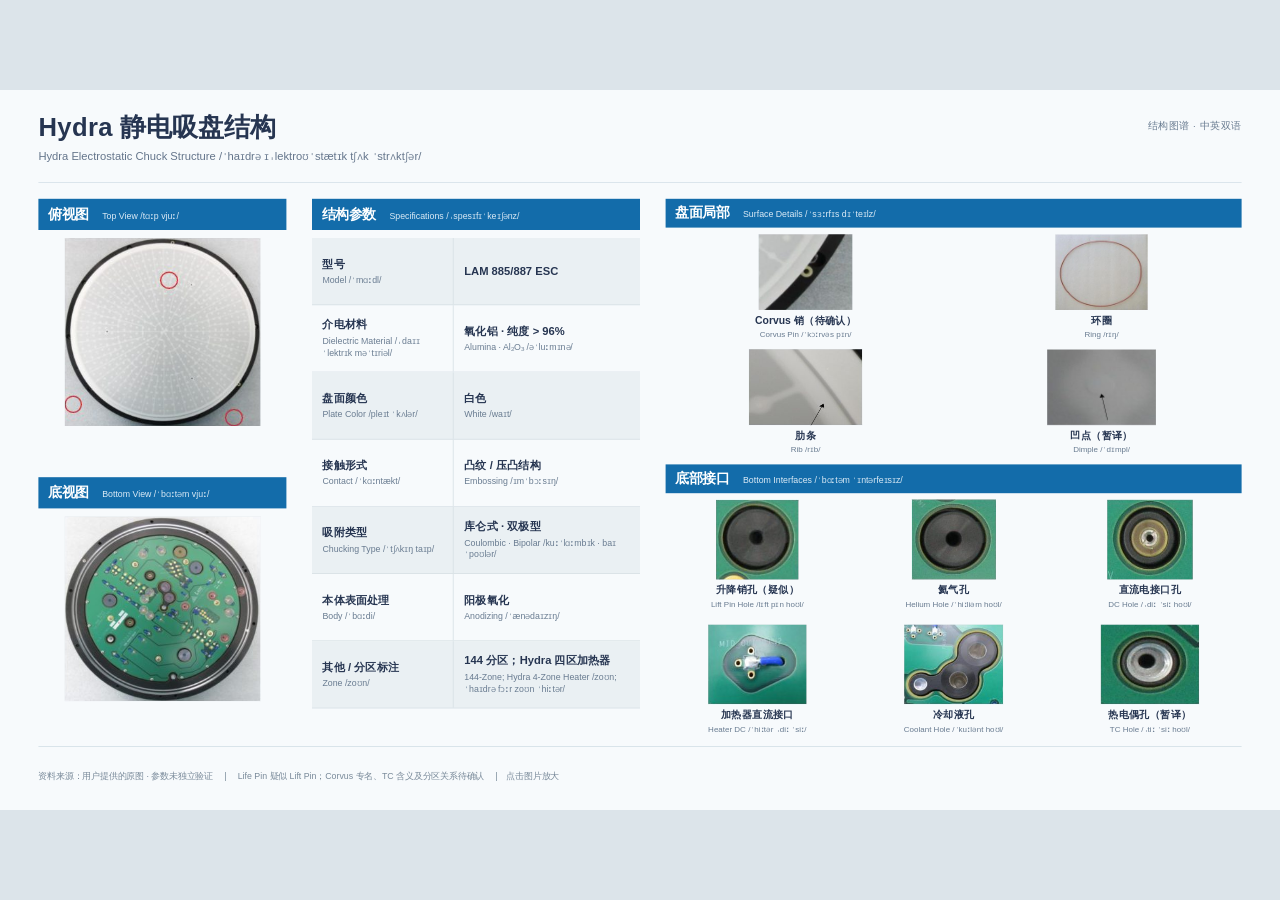
==== hydra-esc/index.html @ 6a92c7b7 "ESC 章节：用可交互 Hydra 结构图谱页替换静态截图（iframe 嵌入 + 全屏入口）" ====
<!doctype html><html lang="zh-CN"><head><meta charset="utf-8"><meta name="viewport" content="width=device-width,initial-scale=1"><title>Hydra 静电吸盘结构</title><link rel="stylesheet" href="style.css"></head><body><main id="canvas"><header><div><h1>Hydra 静电吸盘结构</h1><p>Hydra Electrostatic Chuck Structure <span>/ˈhaɪdrə ɪˌlektroʊˈstætɪk tʃʌk ˈstrʌktʃər/</span></p></div><small>结构图谱 · 中英双语</small></header><div class="layout"><section class="views"><div class="view"><h2>俯视图 <small>Top View /tɑːp vjuː/</small></h2><div id="top"></div></div><div class="view"><h2>底视图 <small>Bottom View /ˈbɑːtəm vjuː/</small></h2><div id="bottom"></div></div></section><section class="specs"><div class="section-head">结构参数 <small>Specifications /ˌspesɪfɪˈkeɪʃənz/</small></div><div id="spec-table"></div></section><section class="right"><div class="section-head">盘面局部 <small>Surface Details /ˈsɜːrfɪs dɪˈteɪlz/</small></div><div id="details"></div><div class="section-head port-head">底部接口 <small>Bottom Interfaces /ˈbɑːtəm ˈɪntərfeɪsɪz/</small></div><div id="ports"></div></section></div><footer>资料来源：用户提供的原图 · 参数未独立验证　 |　 Life Pin 疑似 Lift Pin；Corvus 专名、TC 含义及分区关系待确认　 |　点击图片放大</footer></main><dialog id="viewer"><button id="close" aria-label="关闭">×</button><div id="zoom"></div><p id="caption"></p></dialog><script src="app.js"></script></body></html>
---- hydra-esc/style.css ----
*{box-sizing:border-box}body{margin:0;background:#dce4ea;color:#263551;font-family:-apple-system,BlinkMacSystemFont,"PingFang SC","Microsoft YaHei",sans-serif}#canvas{position:absolute;left:50%;top:50%;width:1600px;height:900px;transform-origin:center;background:#f7fafc;padding:26px 48px 22px;overflow:hidden}header{height:90px;display:flex;justify-content:space-between;align-items:flex-start;border-bottom:1px solid #d5e0e9}h1{font-size:32px;font-weight:600;letter-spacing:.5px;margin:0 0 5px}header p{font-size:14px;color:#64758b;margin:0}small{display:block;font-size:11px;color:#687b90;font-weight:400;line-height:1.3;margin-top:4px}header small{font-size:12px;margin-top:12px;letter-spacing:1px}.layout{height:704px;display:grid;grid-template-columns:310px 410px 1fr;gap:32px;padding-top:20px}.views{display:grid;grid-template-rows:1fr 1fr;gap:12px}.view h2,.section-head{font-size:17px;margin:0 0 10px;font-weight:600;color:#fff;background:#136caa;padding:8px 12px}.view h2 small,.section-head small{display:inline;color:#dcebf6;margin-left:12px;font-size:11px}.view>div{width:245px;margin:auto}.crop{position:relative;display:block;overflow:hidden;width:100%;padding:0;border:0;background:#e0e7e9;cursor:zoom-in}.crop img{position:absolute;max-width:none;pointer-events:none}.view .crop{width:245px}.specs,.right{min-width:0}.specs .row{height:84px;display:grid;grid-template-columns:43% 57%;align-items:center;border-bottom:1px solid #d7e0e5}.row:nth-child(odd){background:#eaf0f3}.row>div{padding:7px 13px}.row>div+div{border-left:1px solid #d6dfe5;height:100%;display:flex;justify-content:center;flex-direction:column}strong{display:block;font-size:14px;line-height:1.25;font-weight:600}.row small{font-size:11px}.right{display:grid;grid-template-rows:36px 280px 36px 300px;gap:8px;align-content:start}.right .section-head{margin:0;line-height:20px}#details{display:grid;grid-template-columns:repeat(2,1fr);grid-template-rows:repeat(2,1fr);gap:8px 20px}#ports{display:grid;grid-template-columns:repeat(3,1fr);gap:12px 16px}article{min-width:0}article .crop{width:min(100%,calc(95px * var(--photo-ratio)));height:auto;margin:0 auto}article>div{padding-top:5px;text-align:center}article strong{font-size:13px}article small{font-size:10px;margin-top:3px}.port-head{margin-top:0}#ports article .crop{width:min(100%,calc(100px * var(--photo-ratio)));height:auto}footer{height:45px;display:flex;align-items:end;border-top:1px solid #d3dfe7;color:#788999;font-size:11px}dialog{width:min(800px,90vw);border:0;border-radius:12px;padding:30px;background:#fff;color:#263551}dialog::backdrop{background:#142335bb}#zoom{width:min(500px,70vw);margin:auto}#zoom .crop{width:min(100%,calc(65vh * var(--photo-ratio)));height:auto;margin:auto}dialog p{text-align:center}#close{position:absolute;right:10px;top:7px;border:0;background:none;font-size:25px;cursor:pointer}
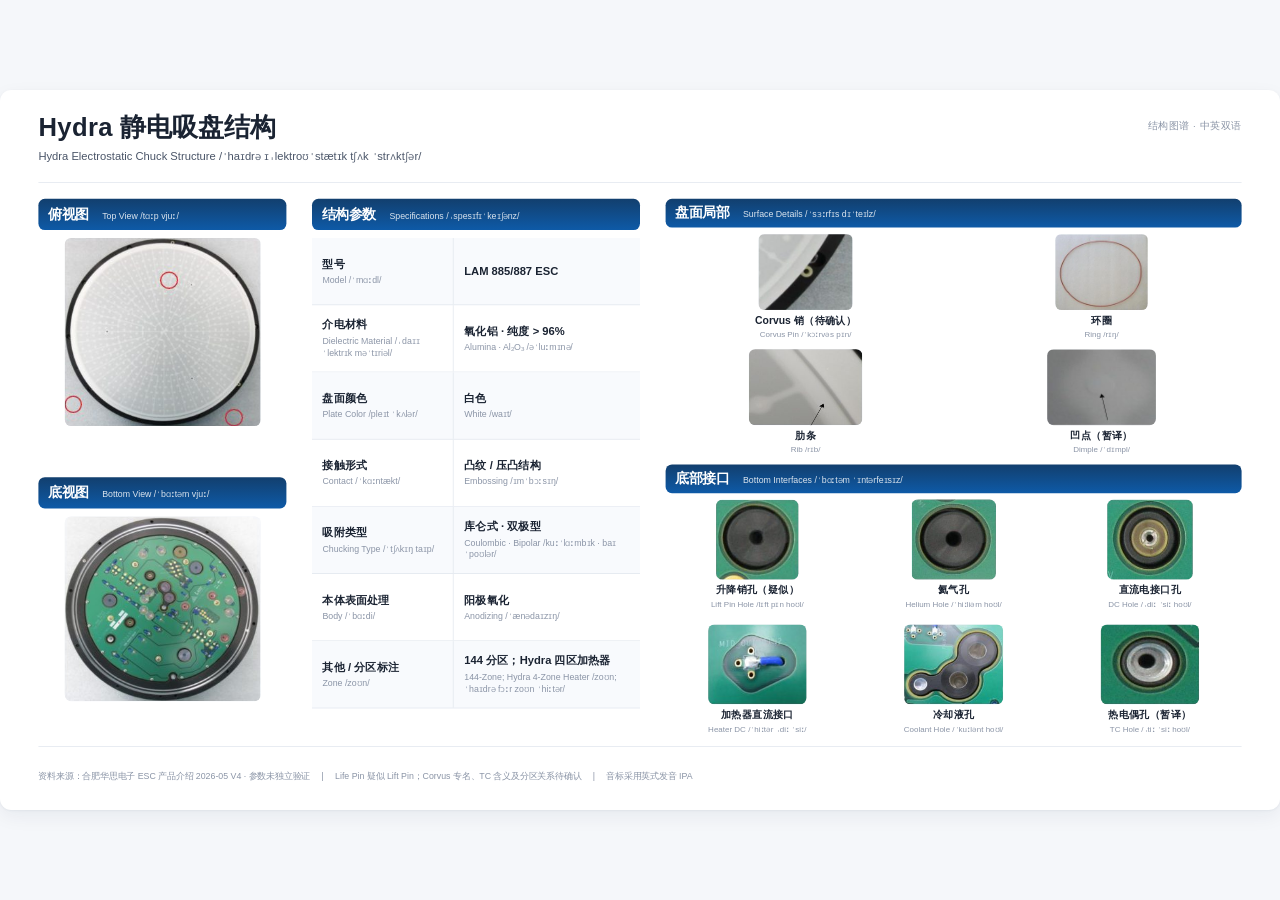
==== commit 6bef0e5c: "移除全屏放大链接，统一内嵌图谱视觉风格（布局不变）" ====
--- a/hydra-esc/index.html
+++ b/hydra-esc/index.html
@@ -1 +1 @@
-<!doctype html><html lang="zh-CN"><head><meta charset="utf-8"><meta name="viewport" content="width=device-width,initial-scale=1"><title>Hydra 静电吸盘结构</title><link rel="stylesheet" href="style.css"></head><body><main id="canvas"><header><div><h1>Hydra 静电吸盘结构</h1><p>Hydra Electrostatic Chuck Structure <span>/ˈhaɪdrə ɪˌlektroʊˈstætɪk tʃʌk ˈstrʌktʃər/</span></p></div><small>结构图谱 · 中英双语</small></header><div class="layout"><section class="views"><div class="view"><h2>俯视图 <small>Top View /tɑːp vjuː/</small></h2><div id="top"></div></div><div class="view"><h2>底视图 <small>Bottom View /ˈbɑːtəm vjuː/</small></h2><div id="bottom"></div></div></section><section class="specs"><div class="section-head">结构参数 <small>Specifications /ˌspesɪfɪˈkeɪʃənz/</small></div><div id="spec-table"></div></section><section class="right"><div class="section-head">盘面局部 <small>Surface Details /ˈsɜːrfɪs dɪˈteɪlz/</small></div><div id="details"></div><div class="section-head port-head">底部接口 <small>Bottom Interfaces /ˈbɑːtəm ˈɪntərfeɪsɪz/</small></div><div id="ports"></div></section></div><footer>资料来源：用户提供的原图 · 参数未独立验证　 |　 Life Pin 疑似 Lift Pin；Corvus 专名、TC 含义及分区关系待确认　 |　点击图片放大</footer></main><dialog id="viewer"><button id="close" aria-label="关闭">×</button><div id="zoom"></div><p id="caption"></p></dialog><script src="app.js"></script></body></html>
+<!doctype html><html lang="zh-CN"><head><meta charset="utf-8"><meta name="viewport" content="width=device-width,initial-scale=1"><title>Hydra 静电吸盘结构</title><link rel="stylesheet" href="style.css"></head><body><main id="canvas"><header><div><h1>Hydra 静电吸盘结构</h1><p>Hydra Electrostatic Chuck Structure <span>/ˈhaɪdrə ɪˌlektroʊˈstætɪk tʃʌk ˈstrʌktʃər/</span></p></div><small>结构图谱 · 中英双语</small></header><div class="layout"><section class="views"><div class="view"><h2>俯视图 <small>Top View /tɑːp vjuː/</small></h2><div id="top"></div></div><div class="view"><h2>底视图 <small>Bottom View /ˈbɑːtəm vjuː/</small></h2><div id="bottom"></div></div></section><section class="specs"><div class="section-head">结构参数 <small>Specifications /ˌspesɪfɪˈkeɪʃənz/</small></div><div id="spec-table"></div></section><section class="right"><div class="section-head">盘面局部 <small>Surface Details /ˈsɜːrfɪs dɪˈteɪlz/</small></div><div id="details"></div><div class="section-head port-head">底部接口 <small>Bottom Interfaces /ˈbɑːtəm ˈɪntərfeɪsɪz/</small></div><div id="ports"></div></section></div><footer>资料来源：合肥华思电子 ESC 产品介绍 2026-05 V4 · 参数未独立验证　 |　 Life Pin 疑似 Lift Pin；Corvus 专名、TC 含义及分区关系待确认　 |　 音标采用英式发音 IPA</footer></main><dialog id="viewer"><button id="close" aria-label="关闭">×</button><div id="zoom"></div><p id="caption"></p></dialog><script src="app.js"></script></body></html>
--- a/hydra-esc/style.css
+++ b/hydra-esc/style.css
@@ -1 +1,65 @@
-*{box-sizing:border-box}body{margin:0;background:#dce4ea;color:#263551;font-family:-apple-system,BlinkMacSystemFont,"PingFang SC","Microsoft YaHei",sans-serif}#canvas{position:absolute;left:50%;top:50%;width:1600px;height:900px;transform-origin:center;background:#f7fafc;padding:26px 48px 22px;overflow:hidden}header{height:90px;display:flex;justify-content:space-between;align-items:flex-start;border-bottom:1px solid #d5e0e9}h1{font-size:32px;font-weight:600;letter-spacing:.5px;margin:0 0 5px}header p{font-size:14px;color:#64758b;margin:0}small{display:block;font-size:11px;color:#687b90;font-weight:400;line-height:1.3;margin-top:4px}header small{font-size:12px;margin-top:12px;letter-spacing:1px}.layout{height:704px;display:grid;grid-template-columns:310px 410px 1fr;gap:32px;padding-top:20px}.views{display:grid;grid-template-rows:1fr 1fr;gap:12px}.view h2,.section-head{font-size:17px;margin:0 0 10px;font-weight:600;color:#fff;background:#136caa;padding:8px 12px}.view h2 small,.section-head small{display:inline;color:#dcebf6;margin-left:12px;font-size:11px}.view>div{width:245px;margin:auto}.crop{position:relative;display:block;overflow:hidden;width:100%;padding:0;border:0;background:#e0e7e9;cursor:zoom-in}.crop img{position:absolute;max-width:none;pointer-events:none}.view .crop{width:245px}.specs,.right{min-width:0}.specs .row{height:84px;display:grid;grid-template-columns:43% 57%;align-items:center;border-bottom:1px solid #d7e0e5}.row:nth-child(odd){background:#eaf0f3}.row>div{padding:7px 13px}.row>div+div{border-left:1px solid #d6dfe5;height:100%;display:flex;justify-content:center;flex-direction:column}strong{display:block;font-size:14px;line-height:1.25;font-weight:600}.row small{font-size:11px}.right{display:grid;grid-template-rows:36px 280px 36px 300px;gap:8px;align-content:start}.right .section-head{margin:0;line-height:20px}#details{display:grid;grid-template-columns:repeat(2,1fr);grid-template-rows:repeat(2,1fr);gap:8px 20px}#ports{display:grid;grid-template-columns:repeat(3,1fr);gap:12px 16px}article{min-width:0}article .crop{width:min(100%,calc(95px * var(--photo-ratio)));height:auto;margin:0 auto}article>div{padding-top:5px;text-align:center}article strong{font-size:13px}article small{font-size:10px;margin-top:3px}.port-head{margin-top:0}#ports article .crop{width:min(100%,calc(100px * var(--photo-ratio)));height:auto}footer{height:45px;display:flex;align-items:end;border-top:1px solid #d3dfe7;color:#788999;font-size:11px}dialog{width:min(800px,90vw);border:0;border-radius:12px;padding:30px;background:#fff;color:#263551}dialog::backdrop{background:#142335bb}#zoom{width:min(500px,70vw);margin:auto}#zoom .crop{width:min(100%,calc(65vh * var(--photo-ratio)));height:auto;margin:auto}dialog p{text-align:center}#close{position:absolute;right:10px;top:7px;border:0;background:none;font-size:25px;cursor:pointer}
+/* 视觉与主页面统一：色板、字体、圆角、阴影；布局尺寸保持原样 */
+:root{
+  --ink:#1a2332;
+  --ink-2:#4a5568;
+  --muted:#8a94a6;
+  --accent:#0e5aa7;
+  --bg:#f5f7fa;
+  --line:#e3e8ef;
+  --card:#ffffff;
+  --shadow:0 1px 3px rgba(16,35,61,.06),0 8px 24px rgba(16,35,61,.06);
+}
+*{box-sizing:border-box}
+body{
+  margin:0;background:var(--bg);color:var(--ink);
+  font-family:"PingFang SC","Hiragino Sans GB","Microsoft YaHei","Helvetica Neue",Arial,sans-serif;
+}
+#canvas{
+  position:absolute;left:50%;top:50%;width:1600px;height:900px;transform-origin:center;
+  background:var(--card);padding:26px 48px 22px;overflow:hidden;
+  border-radius:14px;box-shadow:var(--shadow);
+}
+header{height:90px;display:flex;justify-content:space-between;align-items:flex-start;border-bottom:1px solid var(--line)}
+h1{font-size:32px;font-weight:600;letter-spacing:.5px;margin:0 0 5px;color:var(--ink)}
+header p{font-size:14px;color:var(--ink-2);margin:0}
+small{display:block;font-size:11px;color:var(--muted);font-weight:400;line-height:1.3;margin-top:4px}
+header small{font-size:12px;margin-top:12px;letter-spacing:1px}
+.layout{height:704px;display:grid;grid-template-columns:310px 410px 1fr;gap:32px;padding-top:20px}
+.views{display:grid;grid-template-rows:1fr 1fr;gap:12px}
+.view h2,.section-head{
+  font-size:17px;margin:0 0 10px;font-weight:600;color:#fff;
+  background:linear-gradient(180deg,#123f6e,#0e5aa7);padding:8px 12px;border-radius:8px;
+}
+.view h2 small,.section-head small{display:inline;color:rgba(255,255,255,.85);margin-left:12px;font-size:11px}
+.view>div{width:245px;margin:auto}
+.crop{
+  position:relative;display:block;overflow:hidden;width:100%;padding:0;border:0;
+  background:var(--bg);cursor:zoom-in;border-radius:8px;
+}
+.crop img{position:absolute;max-width:none;pointer-events:none}
+.view .crop{width:245px}
+.specs,.right{min-width:0}
+.specs .row{height:84px;display:grid;grid-template-columns:43% 57%;align-items:center;border-bottom:1px solid var(--line)}
+.row:nth-child(odd){background:#f8fafd}
+.row>div{padding:7px 13px}
+.row>div+div{border-left:1px solid var(--line);height:100%;display:flex;justify-content:center;flex-direction:column}
+strong{display:block;font-size:14px;line-height:1.25;font-weight:600;color:var(--ink)}
+.row small{font-size:11px}
+.right{display:grid;grid-template-rows:36px 280px 36px 300px;gap:8px;align-content:start}
+.right .section-head{margin:0;line-height:20px}
+#details{display:grid;grid-template-columns:repeat(2,1fr);grid-template-rows:repeat(2,1fr);gap:8px 20px}
+#ports{display:grid;grid-template-columns:repeat(3,1fr);gap:12px 16px}
+article{min-width:0}
+article .crop{width:min(100%,calc(95px * var(--photo-ratio)));height:auto;margin:0 auto}
+article>div{padding-top:5px;text-align:center}
+article strong{font-size:13px}
+article small{font-size:10px;margin-top:3px}
+.port-head{margin-top:0}
+#ports article .crop{width:min(100%,calc(100px * var(--photo-ratio)));height:auto}
+footer{height:45px;display:flex;align-items:end;border-top:1px solid var(--line);color:var(--muted);font-size:11px}
+dialog{width:min(800px,90vw);border:0;border-radius:12px;padding:30px;background:var(--card);color:var(--ink);box-shadow:var(--shadow)}
+dialog::backdrop{background:#142335bb}
+#zoom{width:min(500px,70vw);margin:auto}
+#zoom .crop{width:min(100%,calc(65vh * var(--photo-ratio)));height:auto;margin:auto}
+dialog p{text-align:center}
+#close{position:absolute;right:10px;top:7px;border:0;background:none;font-size:25px;cursor:pointer;color:var(--ink-2)}
